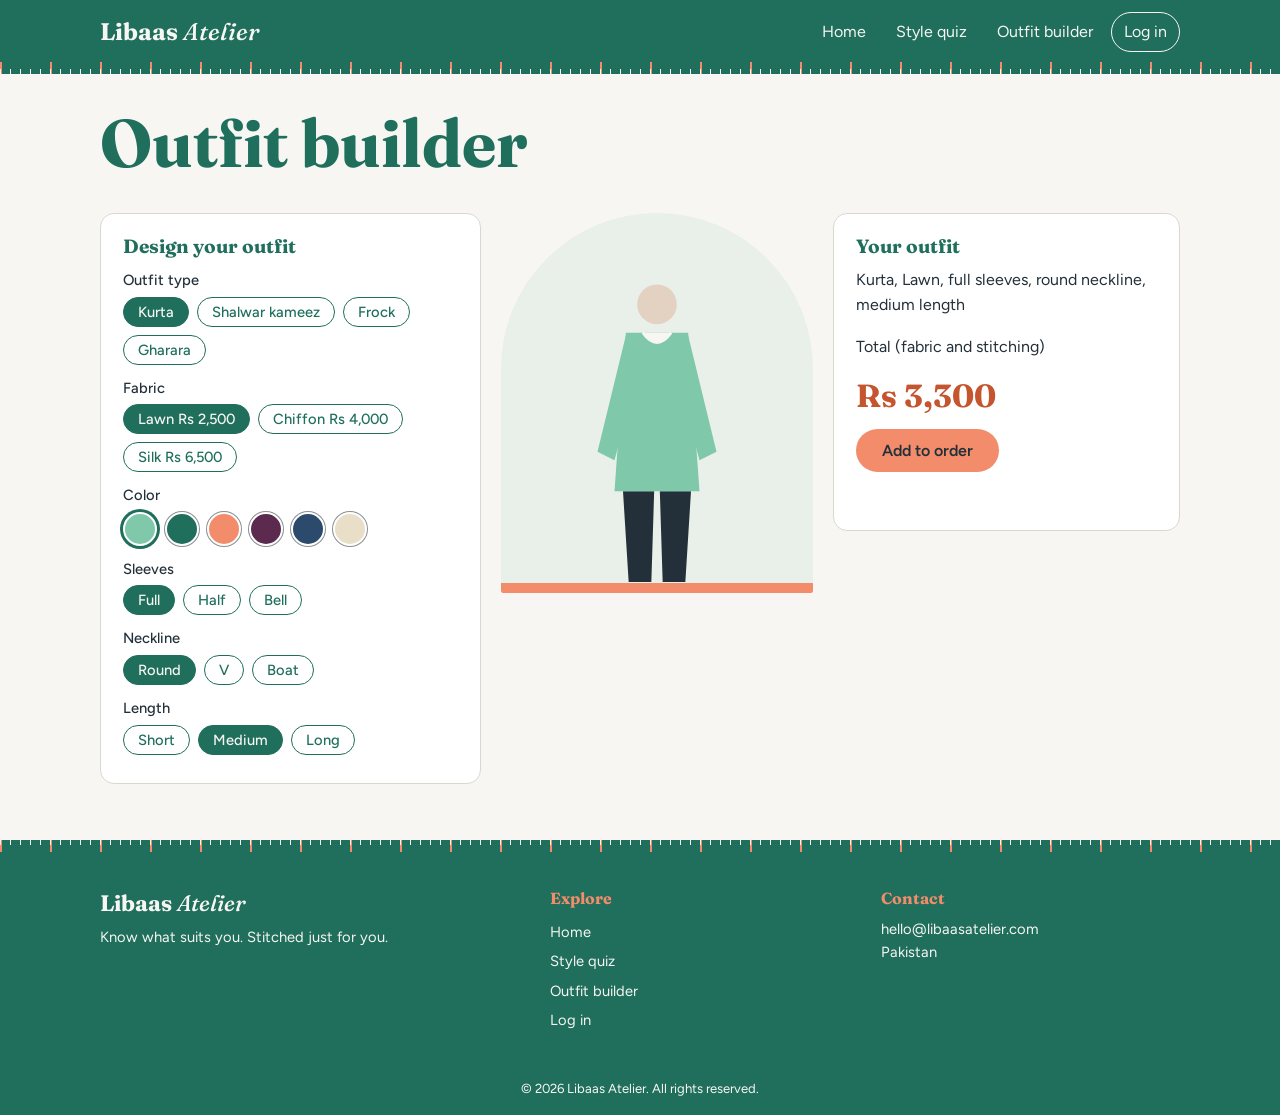
==== builder.html @ 2323a2f9 "first commit" ====
<!doctype html>
<html lang="en">
<head>
<meta charset="utf-8">
<meta name="viewport" content="width=device-width,initial-scale=1">
<title>Outfit builder | Libaas Atelier</title>
<link rel="preconnect" href="https://fonts.googleapis.com">
<link href="https://fonts.googleapis.com/css2?family=Fraunces:opsz,wght@9..144,500;9..144,700&family=Figtree:wght@400;500;600&display=swap" rel="stylesheet">
<link rel="stylesheet" href="css/style.css">
</head>
<body data-p="builder">
<header id="h"></header>
<main class="wrap">
<h1>Outfit builder</h1>
<p class="note" id="note" hidden>Suggested by our AI stylist. You can change anything.</p>
<div class="three">
  <div class="card">
    <h3>Design your outfit</h3>
    <label>Outfit type</label><div class="chips" id="gt"></div>
    <label>Fabric</label><div class="chips" id="gf"></div>
    <label>Color</label><div class="chips" id="gc"></div>
    <label>Sleeves</label><div class="chips" id="gs"></div>
    <label>Neckline</label><div class="chips" id="gn"></div>
    <label>Length</label><div class="chips" id="gl"></div>
  </div>
  <div class="pv" id="pv" style="min-height:380px"></div>
  <div class="card">
    <h3>Your outfit</h3>
    <p id="sum"></p>
    <p>Total (fabric and stitching)</p>
    <p class="total" id="tot"></p>
    <button class="btn" id="add">Add to order</button>
    <p class="err" id="err" role="alert"></p>
  </div>
</div>
</main>
<footer id="f"></footer>
<script src="js/app.js"></script>
</body>
</html>
---- css/style.css ----
:root{--e:#1F6F5C;--ed:#17554A;--bg:#F7F6F2;--c:#F28C6B;--t:#23303A;--ln:#d9d8cf;--mu:#5b676f;--r:14px}
*{box-sizing:border-box}html{scroll-behavior:smooth}
body{margin:0;background:var(--bg);color:var(--t);font:400 1rem/1.6 Figtree,system-ui,sans-serif}
h1,h2,h3,.logo{font-family:Fraunces,Georgia,serif;font-weight:700;line-height:1.1;margin:0 0 .5em;color:var(--e)}
h1{font-size:clamp(2.3rem,6vw,4.2rem)}h2{font-size:clamp(1.6rem,3.5vw,2.3rem)}h3{font-size:1.2rem}
a{color:var(--e)}p{margin:0 0 1em}
.wrap{max-width:1120px;margin:auto;padding:0 20px}main.wrap{padding-top:32px;padding-bottom:56px;min-height:70vh}
#h{background:var(--e);position:sticky;top:0;z-index:5}
.bar{display:flex;align-items:center;justify-content:space-between;gap:12px;padding-top:12px;padding-bottom:10px}
.logo{color:var(--bg);text-decoration:none;font-size:1.5rem;margin:0}.logo span{font-weight:500;font-style:italic}
nav{display:flex;gap:6px;align-items:center}
nav a{color:var(--bg);text-decoration:none;padding:6px 12px;border-radius:99px}nav a:hover{background:var(--ed)}
nav .pill{border:1px solid var(--bg)}
.mb{display:none;background:none;border:1px solid var(--bg);color:var(--bg);border-radius:99px;padding:6px 14px;font:inherit}
.tape{height:12px;background-color:var(--e);background-image:repeating-linear-gradient(90deg,var(--bg) 0 1px,transparent 1px 10px),repeating-linear-gradient(90deg,var(--c) 0 2px,transparent 2px 50px);background-size:auto 5px,auto 12px;background-repeat:repeat-x;background-position:bottom}
#f{background:var(--e);color:var(--bg);font-size:.92rem}
#f .tape{transform:scaleY(-1)}
.fgrid{display:grid;grid-template-columns:1.4fr 1fr 1fr;gap:32px;padding-top:36px;padding-bottom:28px}
#f h4{font:700 1rem Fraunces,Georgia,serif;color:var(--c);margin:0 0 10px}
#f a{color:var(--bg);text-decoration:none;display:block;padding:3px 0}#f a:hover{text-decoration:underline}
#f .logo{font-size:1.4rem;display:block;margin-bottom:8px}#f p{margin:0 0 8px;max-width:26em}
.copy{padding-top:14px;padding-bottom:16px;font-size:.82rem;text-align:center}
.btn,.ghost{display:inline-block;border:0;border-radius:99px;padding:12px 26px;font:600 1rem Figtree,sans-serif;text-decoration:none;cursor:pointer;margin:0 8px 8px 0}
.btn{background:var(--c);color:var(--t)}.btn:hover{background:#f6a085}
.ghost{background:none;color:var(--e);border:1.5px solid var(--e)}.ghost:hover{background:var(--e);color:var(--bg)}
button:focus-visible,a:focus-visible,input:focus-visible,select:focus-visible,textarea:focus-visible{outline:3px solid var(--c);outline-offset:2px}
.hero{display:grid;grid-template-columns:1.2fr 1fr;gap:40px;align-items:center;padding:24px 0 40px}
.lead{font-size:1.15rem;max-width:34em;color:var(--mu)}
.arch,.pv{background:var(--e);border-radius:999px 999px 18px 18px;display:flex;justify-content:center;align-items:flex-end;padding:36px 20px 0;position:relative;overflow:hidden}
.arch::after,.pv::after{content:"";position:absolute;inset:auto 0 0;height:10px;background:var(--c)}
.pv{background:#e9efe9;padding-top:24px}.arch svg,.pv svg{max-width:100%;height:auto}
.steps3{display:grid;grid-template-columns:repeat(3,1fr);gap:20px;counter-reset:s;border-top:1.5px solid var(--t);padding-top:28px}
.steps3 article{counter-increment:s}.steps3 h3::before{content:counter(s) ". "}
.sech{margin:64px 0 24px}.sech p{color:var(--mu);max-width:36em;margin:0}
.cards4{display:grid;grid-template-columns:repeat(4,1fr);gap:18px}
.tc{text-align:center}.tc .pv{margin-bottom:12px}.tc h3{margin-bottom:2px}.tc p{color:var(--mu);font-size:.92rem;margin-bottom:6px}
.tc a{font-weight:600}
.why{display:grid;grid-template-columns:1fr 1.4fr;gap:40px;align-items:start}
.why ul{list-style:none;margin:0;padding:0}.why li{padding:16px 0;border-bottom:1px solid var(--ln)}.why li:first-child{padding-top:0}
.why b{display:block;font:700 1.1rem Fraunces,Georgia,serif;color:var(--e);margin-bottom:2px}
.cta{margin-top:64px;background:var(--e);color:var(--bg);border-radius:24px;padding:48px 24px;text-align:center}
.cta h2{color:var(--bg)}.cta p{max-width:30em;margin:0 auto 20px}.cta .btn{margin:0}
.card{background:#fff;border:1px solid var(--ln);border-radius:var(--r);padding:22px}
.narrow{max-width:420px;margin:20px auto}
label{display:block;font-weight:500;font-size:.92rem;margin:12px 0 4px}
input,select,textarea{width:100%;padding:10px 12px;border:1px solid #b5b4ab;border-radius:10px;font:inherit;background:#fff;color:var(--t)}
.msg,.err{color:#b3391c;min-height:1.4em;font-size:.92rem;margin:8px 0 0}
.chips{display:flex;flex-wrap:wrap;gap:8px;margin-bottom:6px}
.chip{border:1.5px solid var(--e);background:#fff;color:var(--e);border-radius:99px;padding:5px 14px;font:500 .92rem Figtree,sans-serif;cursor:pointer}
.chip.on{background:var(--e);color:var(--bg)}
.sw{width:34px;height:34px;border-radius:50%;border:2px solid #fff;box-shadow:0 0 0 1px #8a8f93;cursor:pointer}
.sw.on{box-shadow:0 0 0 3px var(--e)}.dot{display:inline-block;width:12px;height:12px;border-radius:50%;margin-right:6px;vertical-align:-1px}
.two{display:grid;grid-template-columns:1fr 1fr;gap:24px;align-items:start}
.three{display:grid;grid-template-columns:1.1fr .9fr 1fr;gap:20px;align-items:start}
.price{color:#c4552f;font-weight:700}.total{font:700 2rem Fraunces,Georgia,serif;color:#c4552f;margin:4px 0 14px}
.note{background:#e3efe9;border-radius:10px;padding:8px 12px;font-size:.9rem}
.ord{display:grid;grid-template-columns:150px 1fr;gap:22px;margin-bottom:18px}
.steps{display:flex;gap:4px;list-style:none;padding:0;margin:10px 0 14px}
.steps li{flex:1;text-align:center;font-size:.78rem;padding:7px 2px;background:#e9e8e0;color:var(--mu);border-radius:6px}
.steps .d{background:var(--e);color:var(--bg)}.steps .n{background:var(--c);color:var(--t);font-weight:600}
.m{background:var(--bg);border-radius:10px;padding:10px 12px;font-size:.92rem;margin:12px 0 0}
.row{display:flex;justify-content:space-between;align-items:center;width:100%;text-align:left;background:#fff;border:1px solid var(--ln);border-radius:10px;padding:10px 12px;margin-bottom:8px;font:inherit;cursor:pointer}
.row.on{border-color:var(--e);box-shadow:0 0 0 2px var(--e)}
.badge{background:#e3efe9;color:var(--ed);border-radius:99px;padding:2px 10px;font-size:.8rem;font-weight:600}
.empty{color:var(--mu);text-align:center}
.mets{display:grid;grid-template-columns:repeat(3,1fr);gap:16px;margin-bottom:20px}
.met{text-align:center}.met b{display:block;font:700 1.9rem Fraunces,Georgia,serif;color:var(--e)}
.scroll{overflow-x:auto}table{width:100%;border-collapse:collapse;min-width:640px}
th,td{padding:9px 8px;border-bottom:1px solid var(--ln);text-align:left;font-size:.92rem}th{color:var(--mu);font-weight:500}
.bars{display:flex;gap:14px;align-items:flex-end;height:150px}
.bc{flex:1;height:100%;display:flex;flex-direction:column;justify-content:flex-end;align-items:center;font-size:.8rem;text-align:center}
.bc i{display:block;width:100%;background:var(--e);border-radius:6px 6px 0 0;min-height:3px}
.g{display:grid;grid-template-columns:1fr 1fr;gap:0 14px}
.sec{margin-top:20px}[hidden]{display:none!important}
@media(max-width:860px){.hero,.two,.three,.why{grid-template-columns:1fr}.steps3{grid-template-columns:1fr}.mets{grid-template-columns:1fr}.arch{max-width:340px;margin:auto}.cards4{grid-template-columns:1fr 1fr}.sech{margin-top:48px}}
@media(max-width:700px){.mb{display:block}nav{display:none;position:absolute;left:0;right:0;top:100%;background:var(--e);flex-direction:column;align-items:stretch;padding:8px 20px 16px;text-align:center}#h.open nav{display:flex}.ord{grid-template-columns:1fr}.steps{flex-wrap:wrap}.steps li{flex:1 1 30%}.fgrid{grid-template-columns:1fr}}
@media(prefers-reduced-motion:no-preference){.arch svg{animation:rise .8s ease-out}@keyframes rise{from{transform:translateY(30px);opacity:0}}}
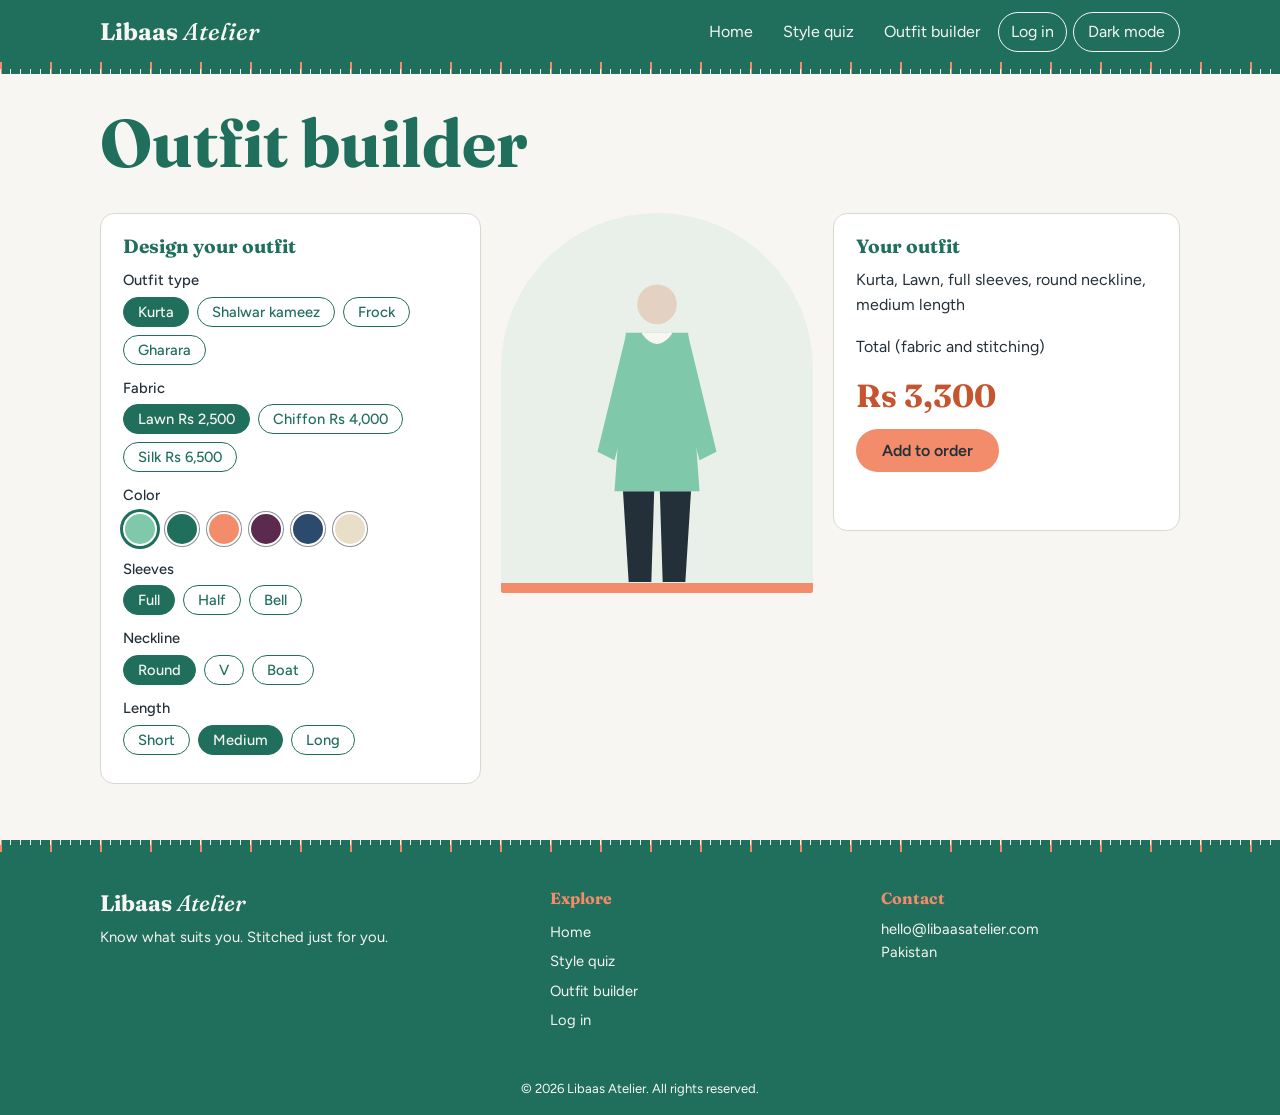
==== commit 80b49b02: "Add dark mode button and load script.js on all pages" ====
--- a/builder.html
+++ b/builder.html
@@ -36,5 +36,6 @@
 </main>
 <footer id="f"></footer>
 <script src="js/app.js"></script>
+<script src="script.js" defer></script>
 </body>
 </html>
--- a/css/style.css
+++ b/css/style.css
@@ -74,4 +74,45 @@
 .sec{margin-top:20px}[hidden]{display:none!important}
 @media(max-width:860px){.hero,.two,.three,.why{grid-template-columns:1fr}.steps3{grid-template-columns:1fr}.mets{grid-template-columns:1fr}.arch{max-width:340px;margin:auto}.cards4{grid-template-columns:1fr 1fr}.sech{margin-top:48px}}
 @media(max-width:700px){.mb{display:block}nav{display:none;position:absolute;left:0;right:0;top:100%;background:var(--e);flex-direction:column;align-items:stretch;padding:8px 20px 16px;text-align:center}#h.open nav{display:flex}.ord{grid-template-columns:1fr}.steps{flex-wrap:wrap}.steps li{flex:1 1 30%}.fgrid{grid-template-columns:1fr}}
-@media(prefers-reduced-motion:no-preference){.arch svg{animation:rise .8s ease-out}@keyframes rise{from{transform:translateY(30px);opacity:0}}}+@media(prefers-reduced-motion:no-preference){.arch svg{animation:rise .8s ease-out}@keyframes rise{from{transform:translateY(30px);opacity:0}}}
+/* Lab 04: mobile menu (JavaScript switches the "open" class on the nav) */
+@media (max-width: 700px) {
+  nav.open { display: flex; }
+}
+
+/* Lab 04: on wider screens the button is hidden and the menu is always visible */
+@media (min-width: 701px) {
+  .mb { display: none; }
+  nav { display: flex; }
+}
+/* Lab 04: dark mode */
+:root {
+  --card: #ffffff;
+  --note: #e3efe9;
+  --soft: #e9e8e0;
+  --err: #b3391c;
+}
+
+body.dark {
+  --bg: #111827;
+  --t: #f9fafb;
+  --mu: #aab4bf;
+  --ln: #2b3648;
+  --e: #6fd3b3;
+  --ed: #4fb898;
+  --c: #c4552f;
+  --card: #1f2937;
+  --note: #1c3a33;
+  --soft: #2b3648;
+  --err: #ff8a7a;
+}
+
+.card, input, select, textarea, .chip, .row { background: var(--card); }
+.row { color: var(--t); }
+.note, .badge { background: var(--note); }
+.steps li { background: var(--soft); }
+.msg, .err { color: var(--err); }
+body.dark #f h4 { color: var(--bg); }
+body.dark .btn:hover { background: #d9693f; }
+
+.tb { background: none; border: 1px solid var(--bg); color: var(--bg); border-radius: 99px; padding: 6px 14px; font: inherit; cursor: pointer; }
